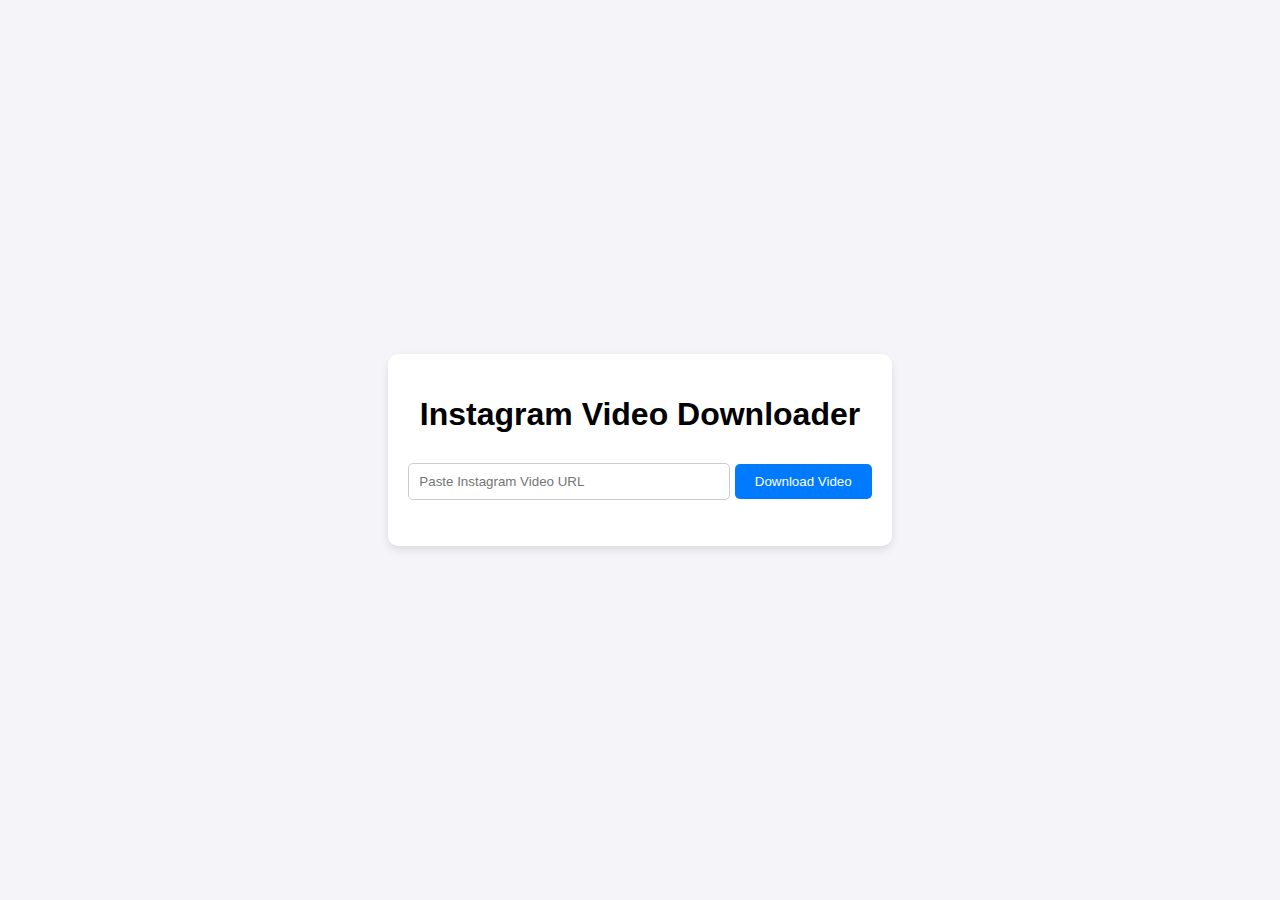
==== public/index.html @ f2b02a16 "final" ====
<!DOCTYPE html>
<html lang="en">
	<head>
		<meta charset="UTF-8" />
		<meta name="viewport" content="width=device-width, initial-scale=1.0" />
		<title>Instagram Video Downloader</title>
		<link rel="stylesheet" href="./styles.css" />

		<script>
			// Inject environment variables
			window.env = {
				API_URL: 'https://instagram-video-downloader-delta.vercel.app',
			};
			console.log('Environment Variables:', window.env); // Debugging
		</script>
	</head>
	<body>
		<div class="container">
			<h1>Instagram Video Downloader</h1>
			<input type="text" id="videoUrl" placeholder="Paste Instagram Video URL" />
			<button id="downloadBtn">Download Video</button>
			<p id="message"></p>
		</div>
		 <!-- Loader overlay -->
    <div id="loader-overlay" style="display: none;">
        <div class="spinner"></div>
        <p>Loading...</p>
    </div>

		<script type="module" src="./script.js"></script>
	</body>
</html>
---- public/styles.css ----
body {
    font-family: Arial, sans-serif;
    background-color: #f4f4f4;
    display: flex;
    justify-content: center;
    align-items: center;
    height: 100vh;
    margin: 0;
}

.container {
    background: #fff;
    padding: 20px;
    border-radius: 8px;
    box-shadow: 0 0 10px rgba(0, 0, 0, 0.1);
    text-align: center;
}

h1 {
    margin-bottom: 20px;
}

input {
    width: 300px;
    padding: 10px;
    margin-bottom: 10px;
    border: 1px solid #ccc;
    border-radius: 4px;
}

button {
    padding: 10px 20px;
    background-color: #007bff;
    color: #fff;
    border: none;
    border-radius: 4px;
    cursor: pointer;
}

button:hover {
    background-color: #0056b3;
}

#message {
    margin-top: 20px;
    color: #333;
}
body {
    font-family: Arial, sans-serif;
    display: flex;
    justify-content: center;
    align-items: center;
    height: 100vh;
    margin: 0;
    background-color: #f4f4f9;
}

.container {
    text-align: center;
    background: white;
    padding: 20px;
    border-radius: 10px;
    box-shadow: 0 4px 8px rgba(0, 0, 0, 0.1);
}

input[type="text"] {
    width: 300px;
    padding: 10px;
    margin: 10px 0;
    border: 1px solid #ccc;
    border-radius: 5px;
}

button {
    padding: 10px 20px;
    background-color: #007bff;
    color: white;
    border: none;
    border-radius: 5px;
    cursor: pointer;
}

button:hover {
    background-color: #0056b3;
}

#message {
    margin-top: 10px;
    color: #333;
}

/* Loader overlay */
#loader-overlay {
    position: fixed;
    top: 0;
    left: 0;
    width: 100%;
    height: 100%;
    background: rgba(0, 0, 0, 0.5); /* Semi-transparent black background */
    display: flex;
    justify-content: center;
    align-items: center;
    flex-direction: column;
    z-index: 1000; /* Ensure it's on top of everything */
}

/* Spinner */
.spinner {
    border: 4px solid rgba(255, 255, 255, 0.3); /* Light border */
    border-top: 4px solid #007bff; /* Blue border for animation */
    border-radius: 50%;
    width: 40px;
    height: 40px;
    animation: spin 1s linear infinite;
}

@keyframes spin {
    to {
        transform: rotate(360deg);
    }
}

/* Loading text */
#loader-overlay p {
    margin-top: 10px;
    color: white;
    font-size: 18px;
}
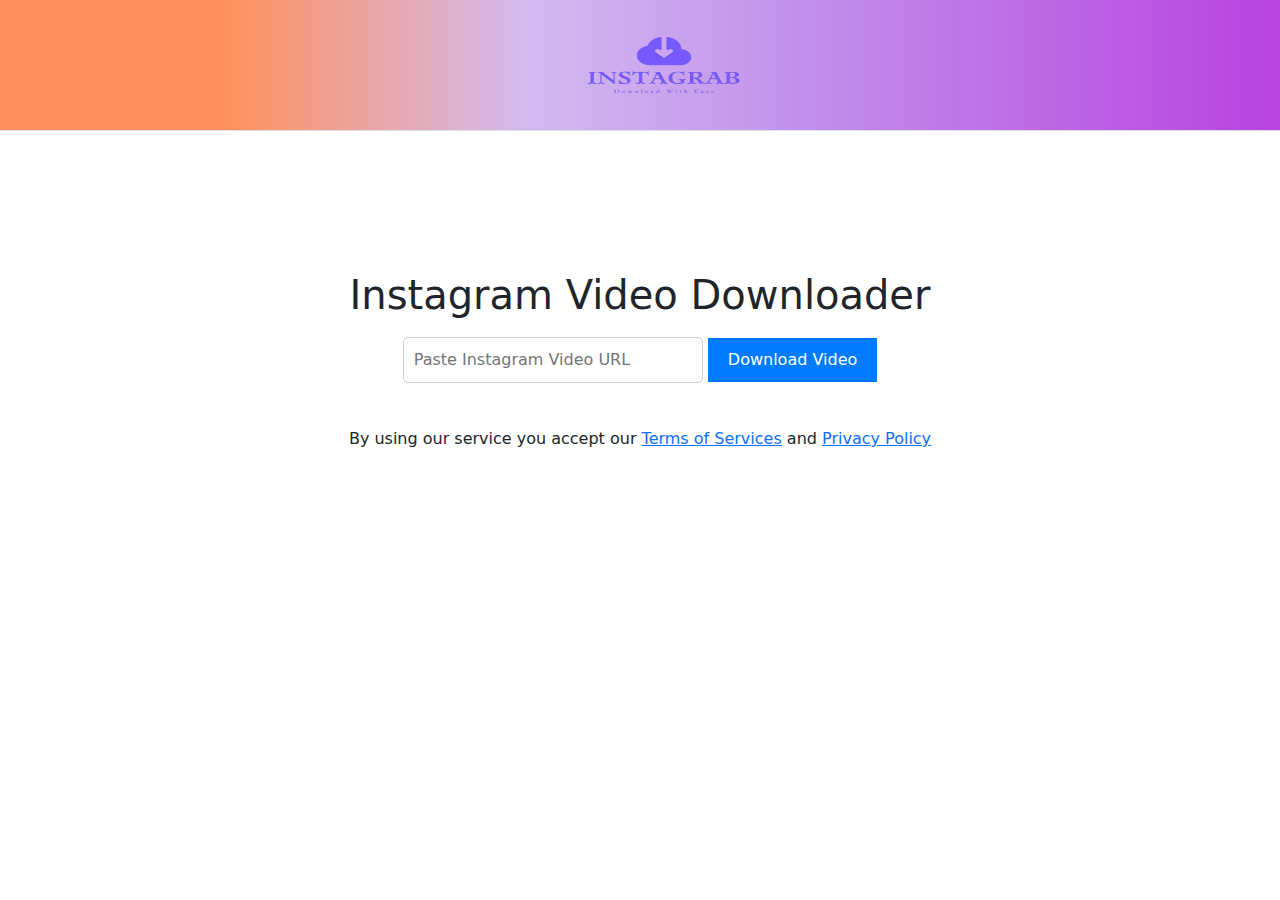
==== commit 4faba02c: "code update" ====
--- a/public/index.html
+++ b/public/index.html
@@ -1,32 +1,53 @@
 <!DOCTYPE html>
 <html lang="en">
-	<head>
-		<meta charset="UTF-8" />
-		<meta name="viewport" content="width=device-width, initial-scale=1.0" />
-		<title>Instagram Video Downloader</title>
-		<link rel="stylesheet" href="./styles.css" />
 
-		<script>
-			// Inject environment variables
-			window.env = {
-				API_URL: 'https://instagram-video-downloader-delta.vercel.app',
-			};
-			console.log('Environment Variables:', window.env); // Debugging
-		</script>
-	</head>
-	<body>
-		<div class="container">
-			<h1>Instagram Video Downloader</h1>
-			<input type="text" id="videoUrl" placeholder="Paste Instagram Video URL" />
-			<button id="downloadBtn">Download Video</button>
-			<p id="message"></p>
+<head>
+	<meta charset="UTF-8" />
+	<meta name="viewport" content="width=device-width, initial-scale=1.0" />
+	<title>Instagram Video Downloader</title>
+	<link rel="stylesheet" href="./styles.css" />
+	<link rel="stylesheet" href="bootstrap.css">
+
+	<script>
+		// Inject environment variables
+		window.env = {
+			API_URL: 'https://instagram-reel-downloader-723c.vercel.app/',
+		};
+		console.log('Environment Variables:', window.env); // Debugging
+	</script>
+</head>
+
+<body>
+	<!-- Header -->
+	<div class="header border-bottom text-center">
+		<div class="logo justify-content-sm-center">
+			<img src="images/logo.png" alt="" style="height: 130px; width: 180px;" class="ms-5">
 		</div>
-		 <!-- Loader overlay -->
-    <div id="loader-overlay" style="display: none;">
-        <div class="spinner"></div>
-        <p>Loading...</p>
-    </div>
+	</div>
+	<div class="container">
+		<h1>Instagram Video Downloader</h1>
+		<input type="text" id="videoUrl" placeholder="Paste Instagram Video URL" />
+		<button id="downloadBtn">Download Video</button>
+		<p id="message"></p>
+	</div>
 
-		<script type="module" src="./script.js"></script>
-	</body>
-</html>
+	<!-- Loader overlay -->
+	<div id="loader-overlay" style="display: none;">
+		<div class="spinner"></div>
+		<p>Loading...</p>
+	</div>
+
+	<!-- Terms Links -->
+	 <div class="text-center">
+		<h6 class="fw-light">By using our service you accept our <a href="terms.html">Terms of Services</a> and <a href="privacyPolicy.html">Privacy Policy</a></h6>
+	</div>
+
+
+
+
+
+
+	<script type="module" src="./script.js"></script>
+</body>
+
+</html>--- a/public/styles.css
+++ b/public/styles.css
@@ -1,18 +1,24 @@
 body {
     font-family: Arial, sans-serif;
     background-color: #f4f4f4;
-    display: flex;
-    justify-content: center;
-    align-items: center;
-    height: 100vh;
+    /* height: 100vh; */
     margin: 0;
+    text-align: center;
 }
 
+.header{
+    background-image: linear-gradient(90deg, rgba(255, 81, 0, 0.63) 18%, rgba(172, 124, 227, 0.521) 41%, rgba(181, 120, 231, 0.829) 63%, rgba(159, 0, 212, 0.74) 100%);
+}
+
+p{
+    text-align: justify;
+    word-wrap: break-word;
+}
 .container {
-    background: #fff;
-    padding: 20px;
+
+    /* padding: 20px; */
     border-radius: 8px;
-    box-shadow: 0 0 10px rgba(0, 0, 0, 0.1);
+    
     text-align: center;
 }
 
@@ -47,7 +53,7 @@
 }
 body {
     font-family: Arial, sans-serif;
-    display: flex;
+    /* display: flex; */
     justify-content: center;
     align-items: center;
     height: 100vh;
@@ -57,10 +63,10 @@
 
 .container {
     text-align: center;
-    background: white;
+    
     padding: 20px;
-    border-radius: 10px;
-    box-shadow: 0 4px 8px rgba(0, 0, 0, 0.1);
+    margin-top: 120px;
+    
 }
 
 input[type="text"] {
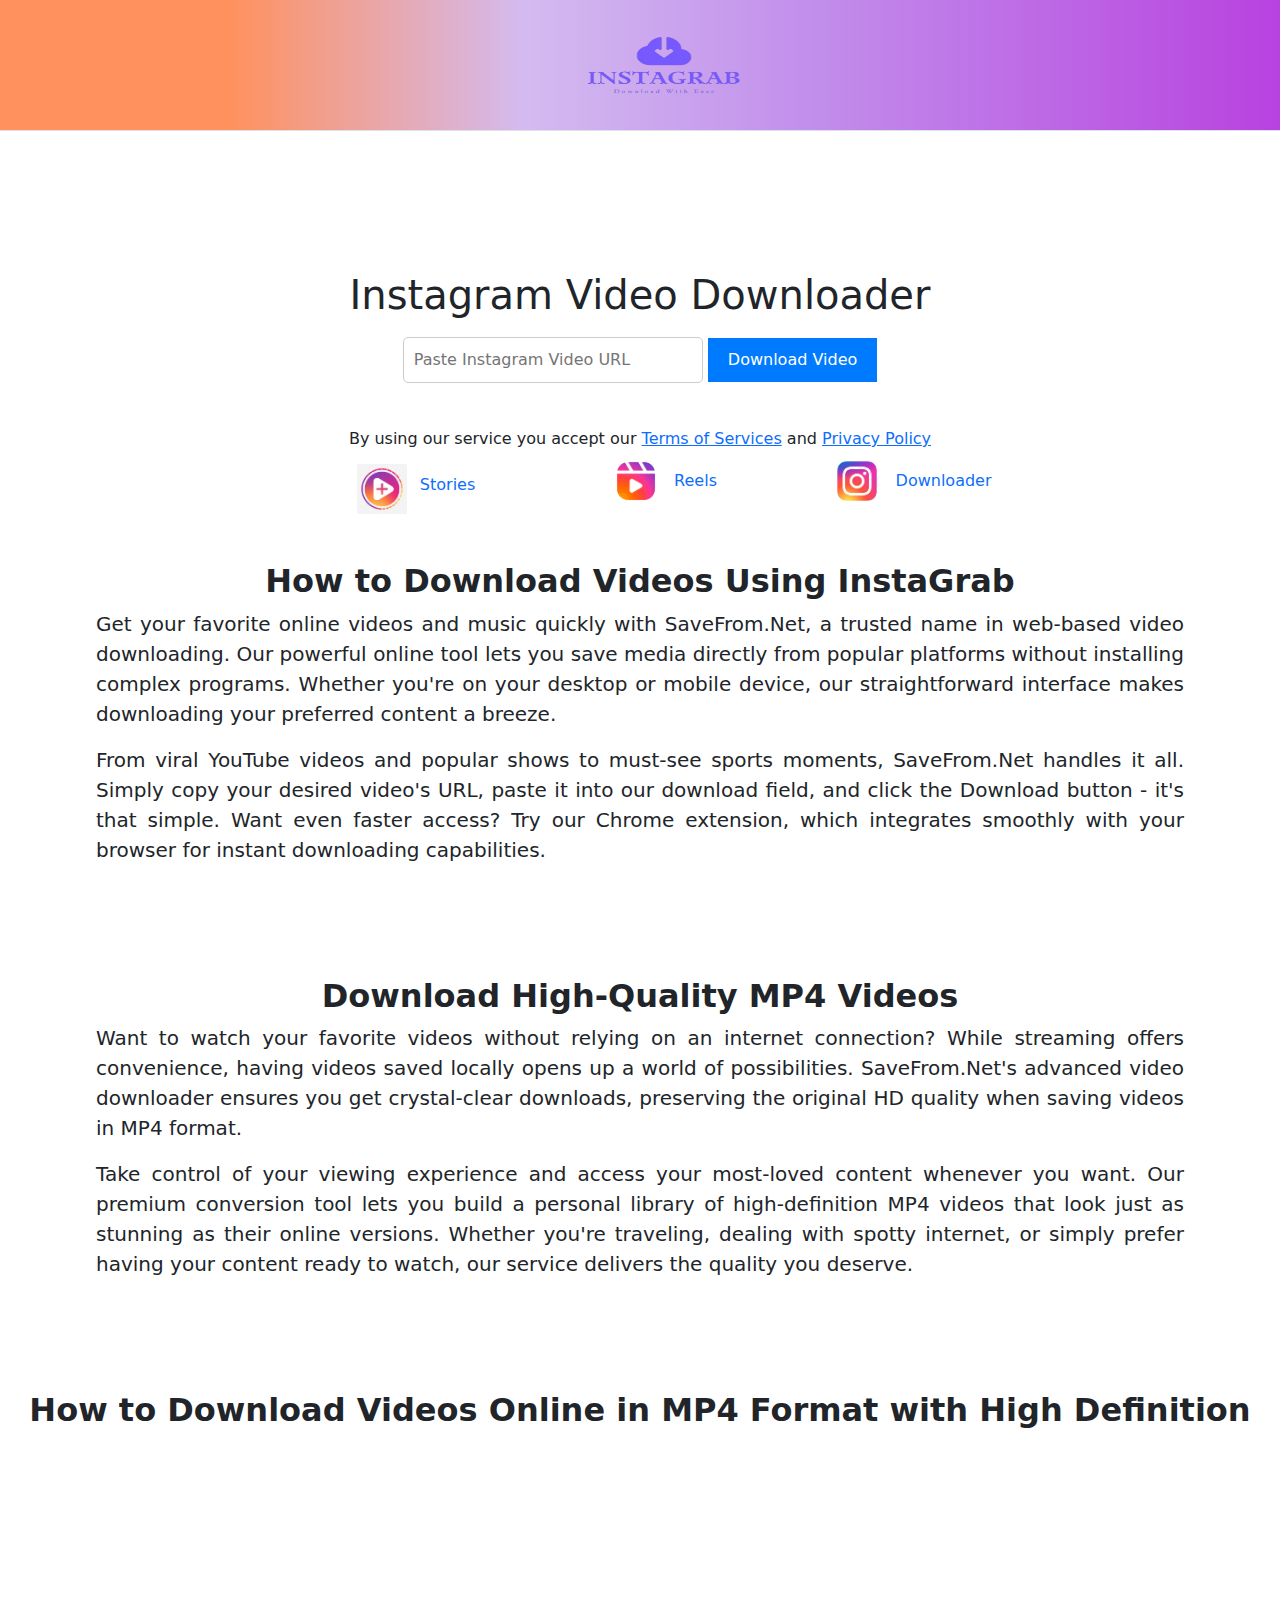
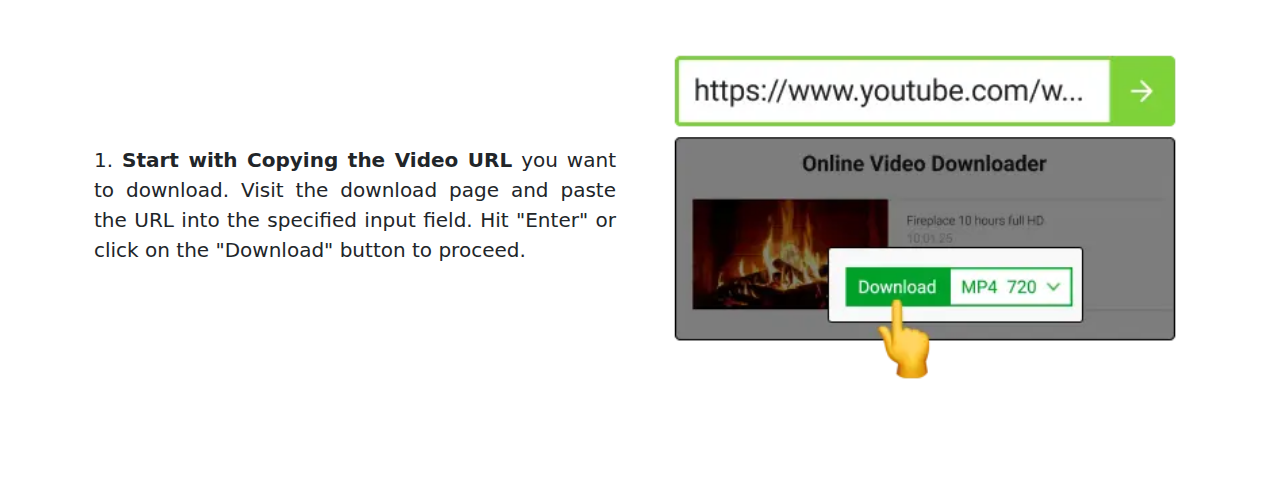
==== commit a2a47ade: "code update" ====
--- a/public/index.html
+++ b/public/index.html
@@ -24,7 +24,7 @@
 			<img src="images/logo.png" alt="" style="height: 130px; width: 180px;" class="ms-5">
 		</div>
 	</div>
-	<div class="container">
+	<div class="container justify-content-center">
 		<h1>Instagram Video Downloader</h1>
 		<input type="text" id="videoUrl" placeholder="Paste Instagram Video URL" />
 		<button id="downloadBtn">Download Video</button>
@@ -38,8 +38,79 @@
 	</div>
 
 	<!-- Terms Links -->
-	 <div class="text-center">
-		<h6 class="fw-light">By using our service you accept our <a href="terms.html">Terms of Services</a> and <a href="privacyPolicy.html">Privacy Policy</a></h6>
+	<div class="text-center">
+		<h6 class="fw-light">By using our service you accept our <a href="terms.html">Terms of Services</a> and <a
+				href="privacyPolicy.html">Privacy Policy</a></h6>
+	</div>
+
+	<!-- Logo -->
+	<div class="row text-center justify-content-center gap-lg-5 ps-lg-5 ">
+		<div class="col-sm-12 col-lg-1 col-md-2 bg-white" style="width: 200px ;">
+			<img src="images/story logo.jpeg" alt="" srcset="" style="width: 50px;" class="mt-2 align-items-center">
+			<a href="" class="text-decoration-none ms-2 mt-1">Stories</a>
+		</div>
+		<div class="col-sm-12 col-lg-1 col-md-2 bg-white" style="width: 200px ;">
+			<img src="images/reels logo.png" alt="" srcset="" style="width: 50px;">
+			<a href="https://www.instagram.com/reels/DBFF_zPOwoN/" class="text-decoration-none ms-2 mt-1">Reels</a>
+		</div>
+		<div class="col-sm-12 col-lg-1 col-md-2 bg-white" style="width: 200px ;">
+			<img src="images/insta logo.jpeg" alt="" srcset="" style="width: 50px;">
+			<a href="index.html" class="text-decoration-none ms-2 mt-1">Downloader</a>
+		</div>
+	</div>
+
+	<!-- How to Download -->
+
+	<div class="text-center pt-lg-5 pt-sm-3">
+		<h2 class="fw-bolder">How to Download Videos Using InstaGrab</h2>
+		<p class="ps-lg-5 pe-lg-5 ms-lg-5 me-lg-5 fs-5">Get your favorite online videos and music quickly with
+			SaveFrom.Net, a trusted name in web-based video
+			downloading. Our powerful online tool lets you save media directly from popular platforms without installing
+			complex programs. Whether you're on your desktop or mobile device, our straightforward interface makes
+			downloading your preferred content a breeze.
+		</p>
+
+		<p class="ps-lg-5 pe-lg-5 ms-lg-5 me-lg-5 pb-5 fs-5">From viral YouTube videos and popular shows to must-see
+			sports moments, SaveFrom.Net handles it all. Simply
+			copy your desired video's URL, paste it into our download field, and click the Download button - it's that
+			simple. Want even faster access? Try our Chrome extension, which integrates smoothly with your browser for
+			instant downloading capabilities.
+		</p>
+	</div>
+
+	<div class="text-center pt-lg-5 pt-sm-3">
+		<h2 class="fw-bolder">Download High-Quality MP4 Videos</h2>
+		<p class="ps-lg-5 pe-lg-5 ms-lg-5 me-lg-5 fs-5">Want to watch your favorite videos without relying on an
+			internet connection? While streaming offers
+			convenience, having videos saved locally opens up a world of possibilities. SaveFrom.Net's advanced video
+			downloader ensures you get crystal-clear downloads, preserving the original HD quality when saving videos in
+			MP4 format.
+		</p>
+
+		<p class="ps-lg-5 pe-lg-5 ms-lg-5 me-lg-5 pb-5 fs-5">Take control of your viewing experience and access your
+			most-loved content whenever you want. Our premium
+			conversion tool lets you build a personal library of high-definition MP4 videos that look just as stunning
+			as their online versions. Whether you're traveling, dealing with spotty internet, or simply prefer having
+			your content ready to watch, our service delivers the quality you deserve.
+		</p>
+	</div>
+
+	<div class="text-center pt-lg-5 pt-sm-3">
+		<h2 class="fw-bolder">How to Download Videos Online in MP4 Format with High Definition</h2>
+		<div class="container col-xxl-8 px-4 py-5">
+			<div class="row flex-lg-row-reverse align-items-center g-5 py-5">
+				<div class="col-10 col-sm-8 col-lg-6">
+					<img src="images/step-1.webp" class="d-block mx-lg-auto img-fluid" alt="Bootstrap Themes"
+						width="700" height="500" loading="lazy">
+				</div>
+				<div class="col-lg-6">
+
+					<p class=" fs-5">1. <strong> Start with Copying the Video URL</strong> you want to download. Visit
+						the download page and paste the URL into the specified input field. Hit "Enter" or click on the
+						"Download" button to proceed.</p>
+				</div>
+			</div>
+		</div>
 	</div>
 
 
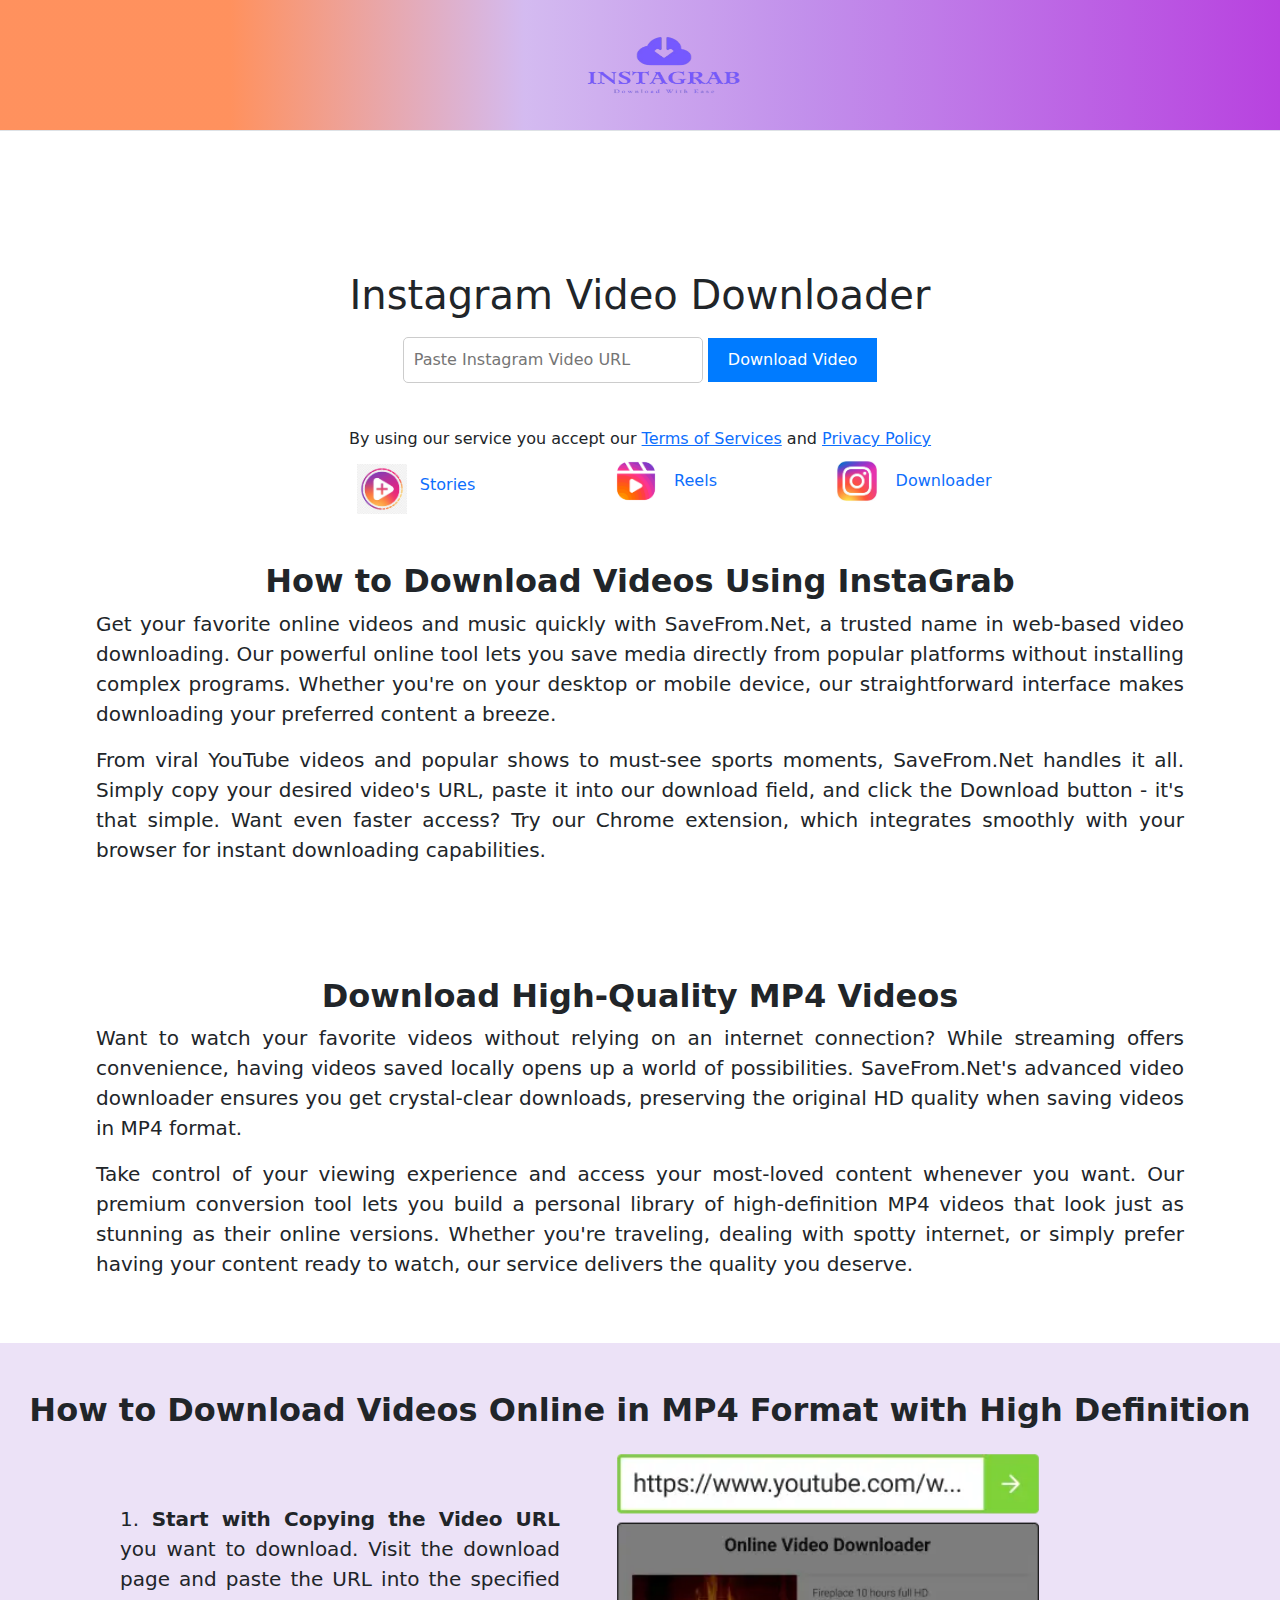
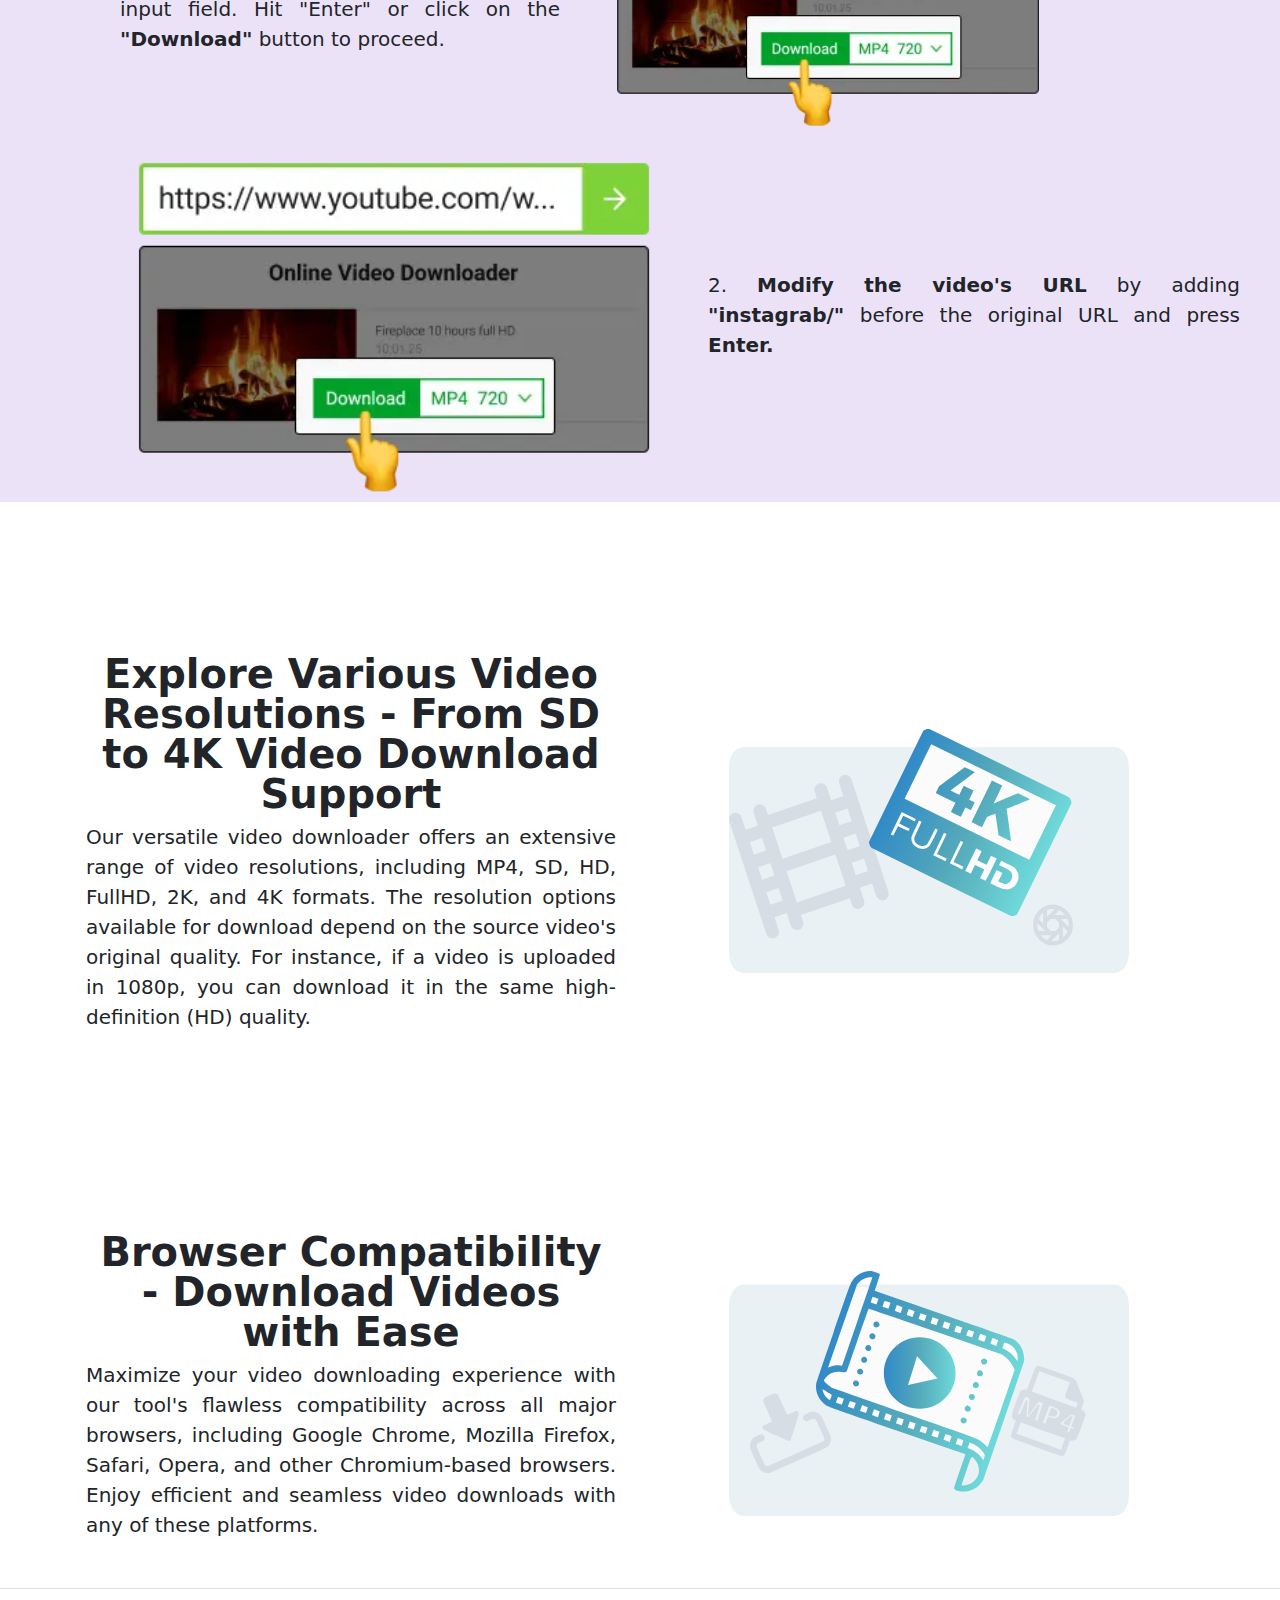
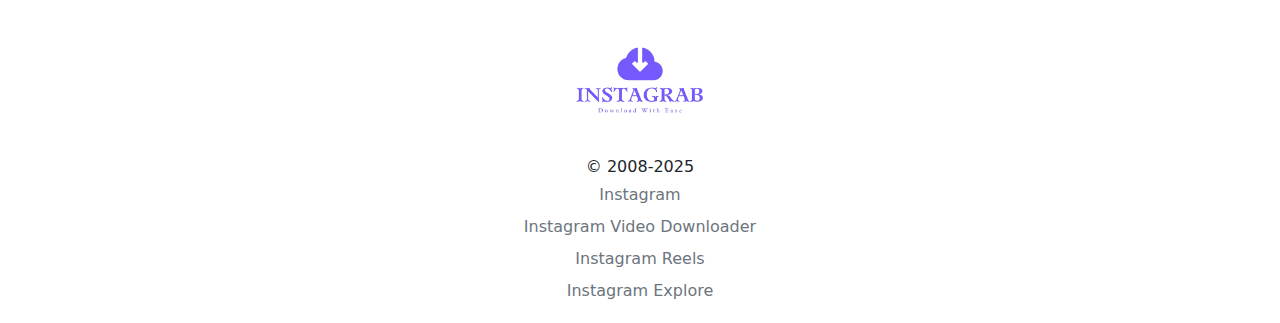
==== commit dbdae983: "code update" ====
--- a/public/index.html
+++ b/public/index.html
@@ -95,23 +95,95 @@
 		</p>
 	</div>
 
-	<div class="text-center pt-lg-5 pt-sm-3">
+	<div class="text-center pt-lg-5 pt-sm-1 steps-text">
 		<h2 class="fw-bolder">How to Download Videos Online in MP4 Format with High Definition</h2>
-		<div class="container col-xxl-8 px-4 py-5">
-			<div class="row flex-lg-row-reverse align-items-center g-5 py-5">
+		<div class="justify-content-center m-sm-3 mx-lg-5 col-xxl-8" style="width: 1000px;">
+			<div class="row flex-lg-row-reverse align-items-center g-5 ms-lg-5">
 				<div class="col-10 col-sm-8 col-lg-6">
-					<img src="images/step-1.webp" class="d-block mx-lg-auto img-fluid" alt="Bootstrap Themes"
+					<img src="images/step-1.webp" class="d-block mx-lg-auto img-fluid"
+						alt="Start with Copying the Video URL" width="700" height="500" loading="lazy">
+				</div>
+				<div class="col-lg-6">
+					<p class=" fs-5">1. <strong> Start with Copying the Video URL</strong> you want to download. Visit
+						the download page and paste the URL into the specified input field. Hit "Enter" or click on the
+						<strong>"Download"</strong> button to proceed.
+					</p>
+				</div>
+			</div>
+		</div>
+
+		<div class="justify-content-center m-sm-3 mx-lg-5 col-xxl-8" style="width: 1200px;">
+			<div class="row flex-lg-row-reverse align-items-center p-sm-2 g-5 ms-lg-5">
+				<div class="col-lg-6">
+					<p class=" fs-5">2. <strong> Modify the video's URL</strong> by adding <strong>"instagrab/"</strong>
+						before the original URL and press <strong>Enter.</strong></p>
+				</div>
+				<div class="col-10 col-sm-8 col-lg-6">
+					<img src="images/step-1.webp" class="d-block mx-lg-auto img-fluid" alt="Modify the video's URL"
 						width="700" height="500" loading="lazy">
 				</div>
+			</div>
+		</div>
+
+	</div>
+
+	<div class="border-bottom">
+		<div class="container col-xxl-8 px-1 px-3 py-3">
+			<div class="row flex-lg-row-reverse align-items-center g-5 py-3">
+				<div class="col-10 col-sm-8 col-lg-6">
+					<img src="images/4k.svg" class="d-block mx-lg-auto img-fluid" alt="From SD to 4K Video
+					Download Support" width="400" height="300" loading="lazy">
+				</div>
 				<div class="col-lg-6">
+					<h1 class="display-6 fw-bold lh-1 mb-2 ">Explore Various Video Resolutions - From SD to 4K Video
+						Download Support</h1>
+					<p class="fs-5">Our versatile video downloader offers an extensive range of video resolutions,
+						including
+						MP4, SD, HD, FullHD, 2K, and 4K formats. The resolution options available for download depend on
+						the source video's original quality. For instance, if a video is uploaded in 1080p, you can
+						download it in the same high-definition (HD) quality.</p>
 
-					<p class=" fs-5">1. <strong> Start with Copying the Video URL</strong> you want to download. Visit
-						the download page and paste the URL into the specified input field. Hit "Enter" or click on the
-						"Download" button to proceed.</p>
+				</div>
+			</div>
+		</div>
+		<div class="container col-xxl-8 px-3 py-3">
+			<div class="row flex-lg-row-reverse align-items-center g-5 py-3">
+				<div class="col-10 col-sm-8 col-lg-6">
+					<img src="images/video.svg" class="d-block mx-lg-auto img-fluid" alt="Browser Compatibility"
+						width="400" height="300" loading="lazy">
+				</div>
+				<div class="col-lg-6">
+					<h1 class="display-6 fw-bold lh-1 mb-2 ">Browser Compatibility - Download Videos with Ease</h1>
+					<p class="fs-5">Maximize your video downloading experience with our tool's flawless compatibility
+						across all major browsers, including Google Chrome, Mozilla Firefox, Safari, Opera, and other
+						Chromium-based browsers. Enjoy efficient and seamless video downloads with any of these
+						platforms.</p>
 				</div>
 			</div>
 		</div>
 	</div>
+
+	<!-- Footer -->
+
+	<div class=" py-lg-3 px-lg-3 mx-lg-5">
+		<div class="row px-lg-0 py-lg-0 text-center">
+			<a href="index.html"><img src="images/logo.png" alt="" style="width: 150px;"></a>
+			<span>&#169 2008-2025</span>
+			<div class="col-lg-12 py-lg-1">
+				<a href="https://www.instagram.com/" class="text-decoration-none fw-normal link-secondary">Instagram</a>
+			</div>
+			<div class="col-lg-12 py-lg-1">
+				<a href="index.html" class="text-decoration-none fw-normal link-secondary">Instagram Video Downloader</a>
+			</div>
+			<div class="col-lg-12 py-lg-1">
+				<a href="https://www.instagram.com/reels/" class="text-decoration-none fw-normal link-secondary">Instagram Reels </a>
+			</div>
+			<div class="col-lg-12 py-lg-1">
+				<a href="https://www.instagram.com/explore/" class="text-decoration-none fw-normal link-secondary">Instagram Explore</a>
+			</div>
+		</div>
+	</div>
+
 
 
 
--- a/public/styles.css
+++ b/public/styles.css
@@ -131,4 +131,8 @@
     margin-top: 10px;
     color: white;
     font-size: 18px;
+}
+
+.steps-text{
+    background-color: #d5c0ee75;
 }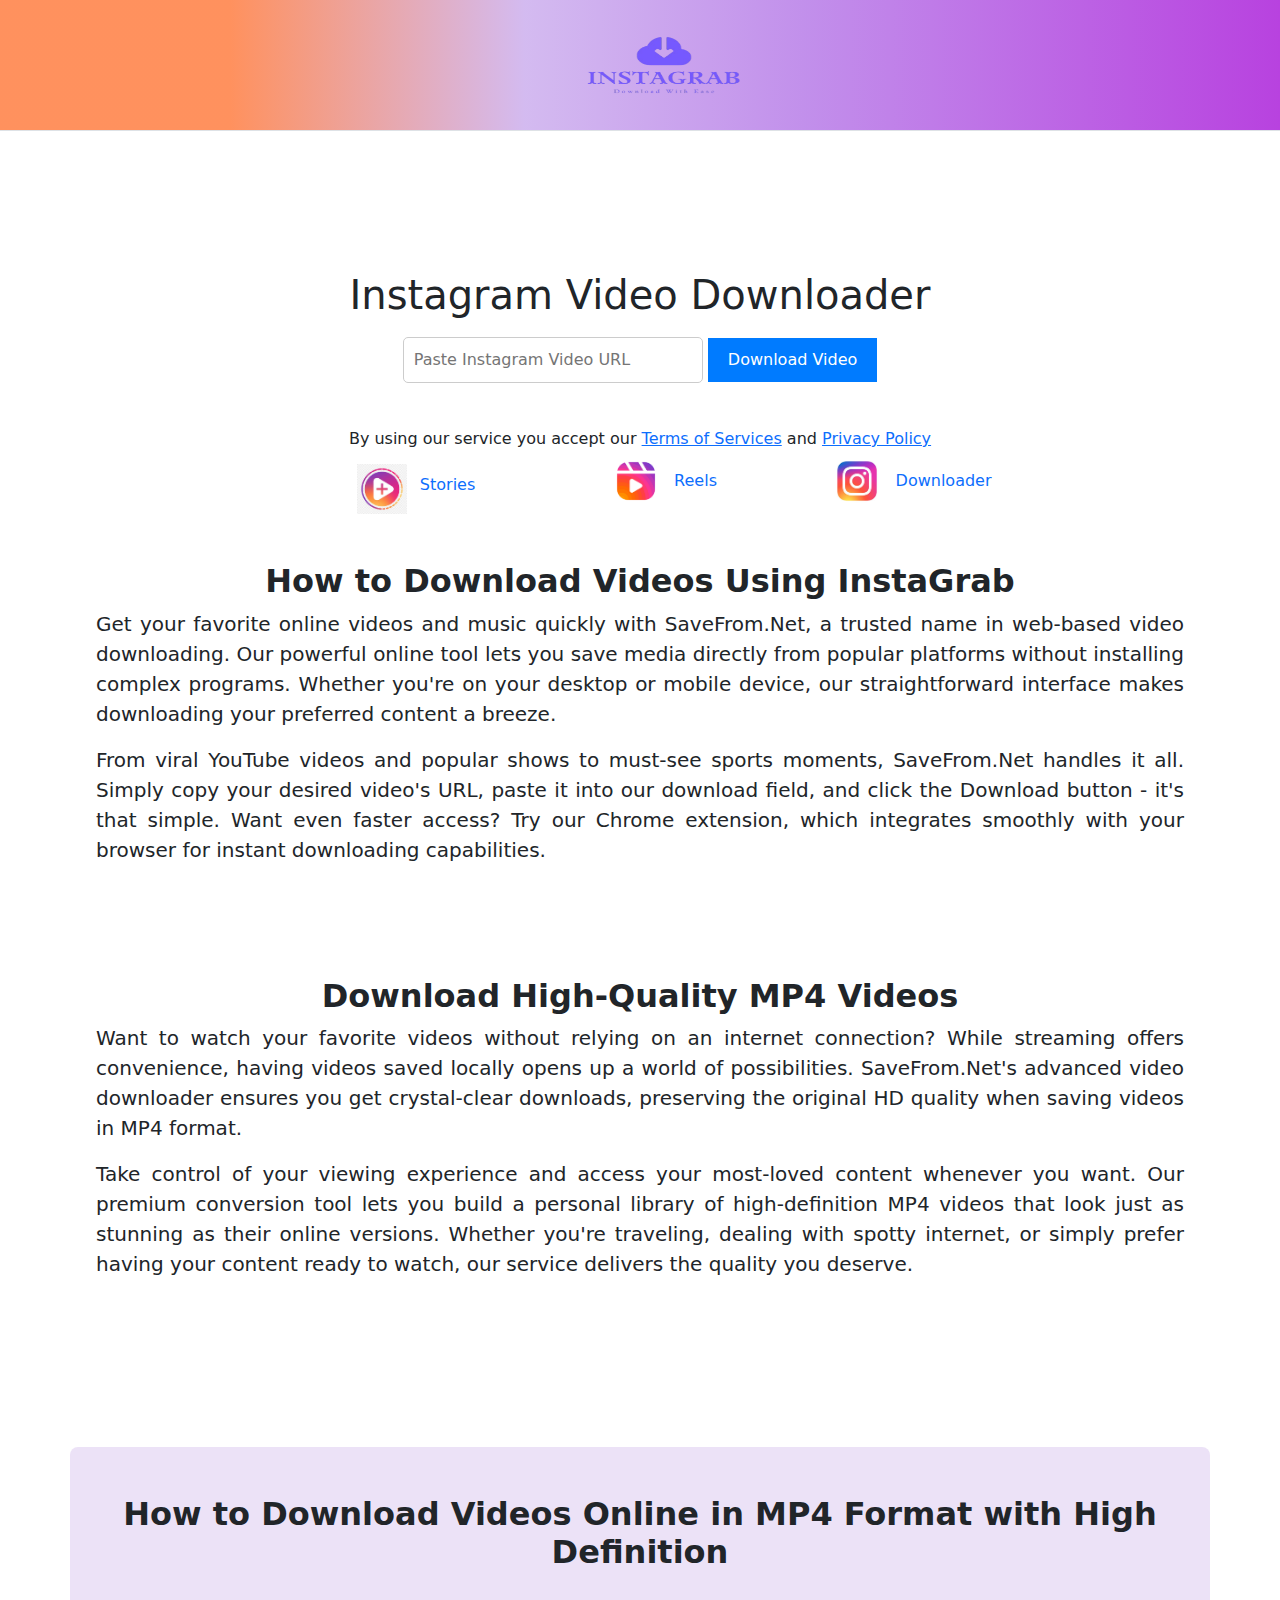
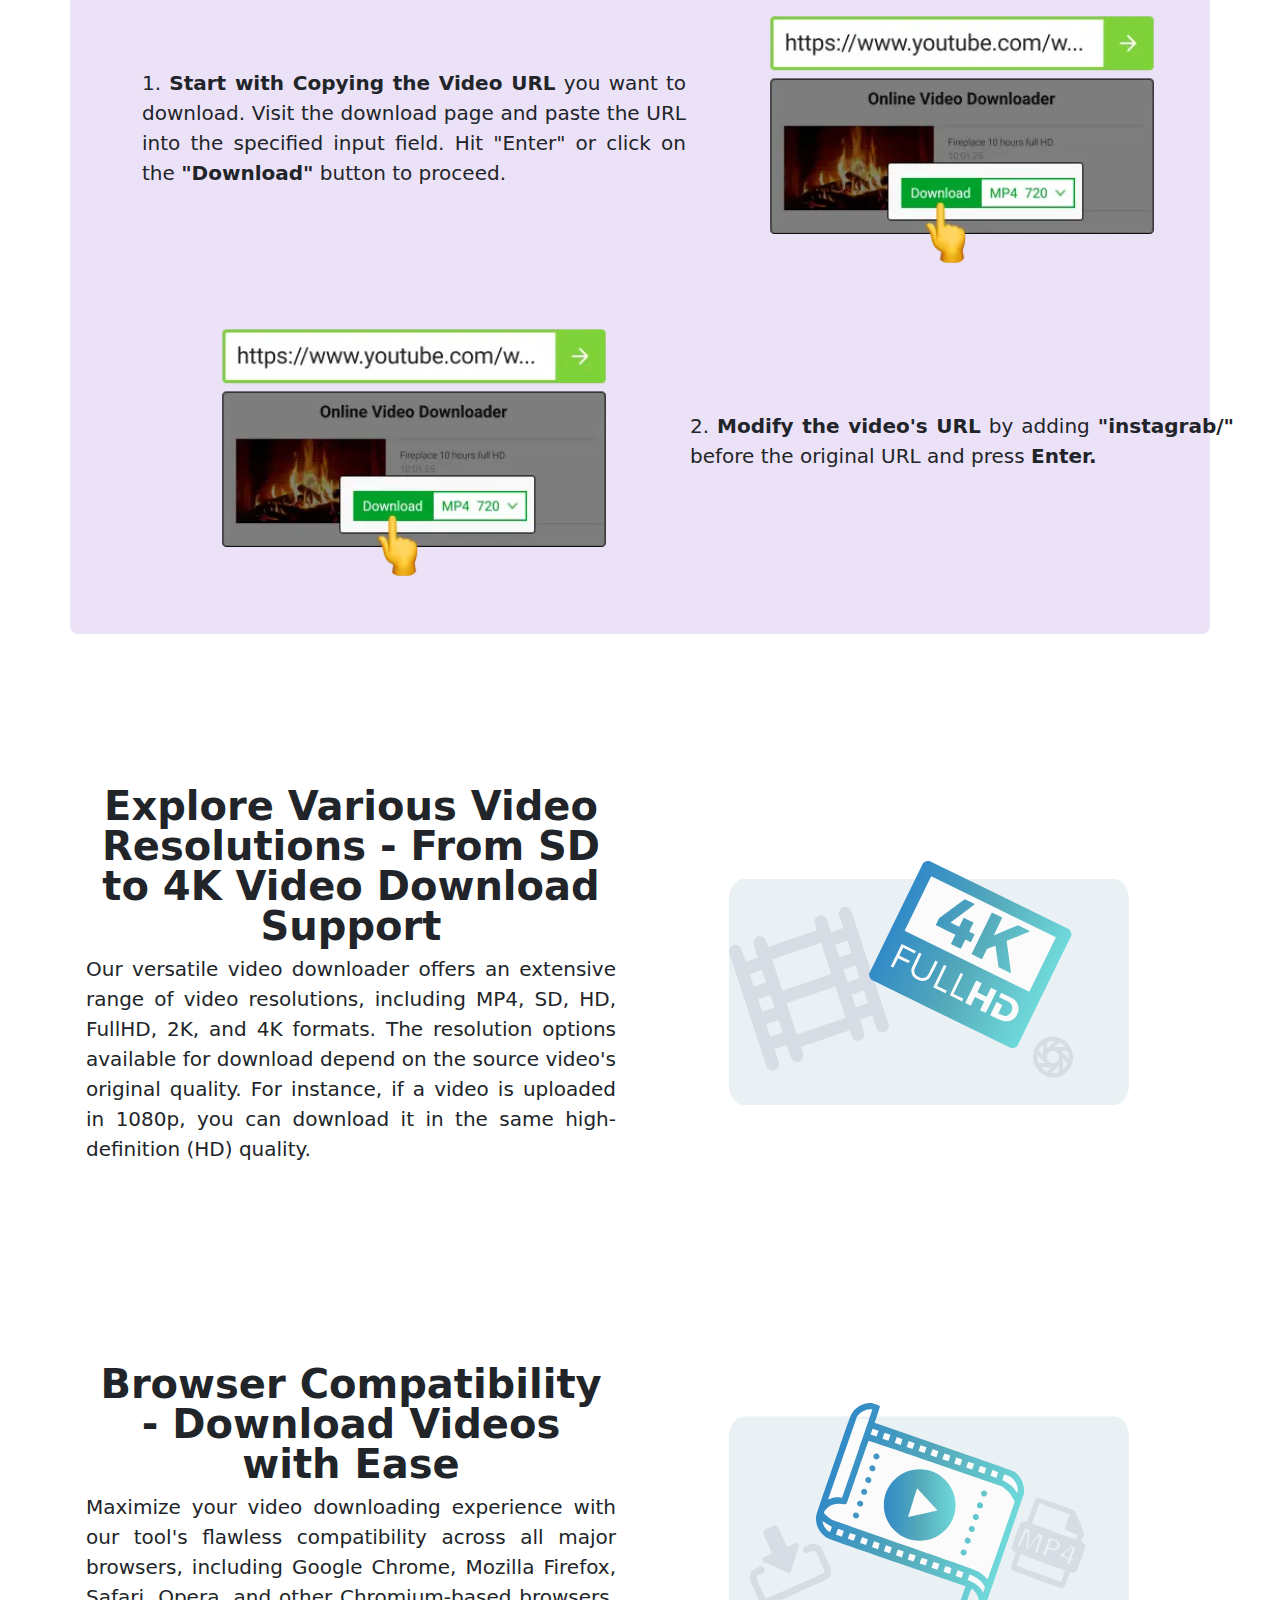
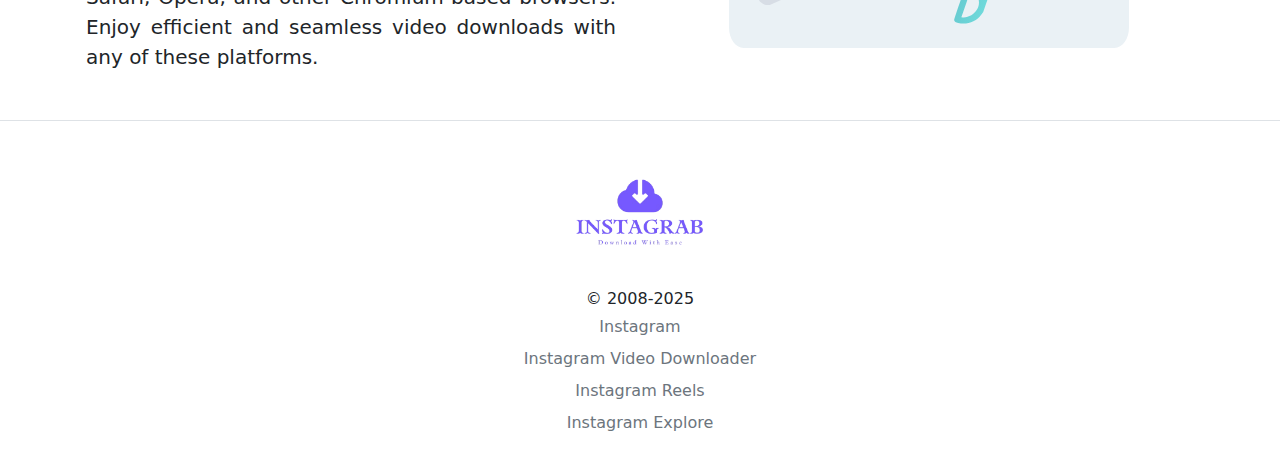
==== commit d5585b87: "code update" ====
--- a/public/index.html
+++ b/public/index.html
@@ -95,16 +95,16 @@
 		</p>
 	</div>
 
-	<div class="text-center pt-lg-5 pt-sm-1 steps-text">
+	<div class="container col-xxl-8 pt-lg-5 pt-sm-1 steps-text">
 		<h2 class="fw-bolder">How to Download Videos Online in MP4 Format with High Definition</h2>
-		<div class="justify-content-center m-sm-3 mx-lg-5 col-xxl-8" style="width: 1000px;">
-			<div class="row flex-lg-row-reverse align-items-center g-5 ms-lg-5">
+		<div class="container col-xxl-8 m-sm-3 mx-lg-5 col-xxl-8" >
+			<div class="row flex-lg-row-reverse align-items-center g-1">
+				<div class="col-lg-6">
+					<img src="images/step-1.webp" class="d-block mx-lg-auto img-fluid"
+						alt="Start with Copying the Video URL" width="400" height="300" loading="lazy">
+				</div>
 				<div class="col-10 col-sm-8 col-lg-6">
-					<img src="images/step-1.webp" class="d-block mx-lg-auto img-fluid"
-						alt="Start with Copying the Video URL" width="700" height="500" loading="lazy">
-				</div>
-				<div class="col-lg-6">
-					<p class=" fs-5">1. <strong> Start with Copying the Video URL</strong> you want to download. Visit
+					<p class="fs-5">1. <strong> Start with Copying the Video URL</strong> you want to download. Visit
 						the download page and paste the URL into the specified input field. Hit "Enter" or click on the
 						<strong>"Download"</strong> button to proceed.
 					</p>
@@ -112,15 +112,15 @@
 			</div>
 		</div>
 
-		<div class="justify-content-center m-sm-3 mx-lg-5 col-xxl-8" style="width: 1200px;">
-			<div class="row flex-lg-row-reverse align-items-center p-sm-2 g-5 ms-lg-5">
+		<div class="container col-xxl-8 m-sm-3 mx-lg-5 col-xxl-8">
+			<div class="row flex-lg-row-reverse align-items-center g-1">
 				<div class="col-lg-6">
 					<p class=" fs-5">2. <strong> Modify the video's URL</strong> by adding <strong>"instagrab/"</strong>
 						before the original URL and press <strong>Enter.</strong></p>
 				</div>
 				<div class="col-10 col-sm-8 col-lg-6">
 					<img src="images/step-1.webp" class="d-block mx-lg-auto img-fluid" alt="Modify the video's URL"
-						width="700" height="500" loading="lazy">
+						width="400" height="300" loading="lazy">
 				</div>
 			</div>
 		</div>
